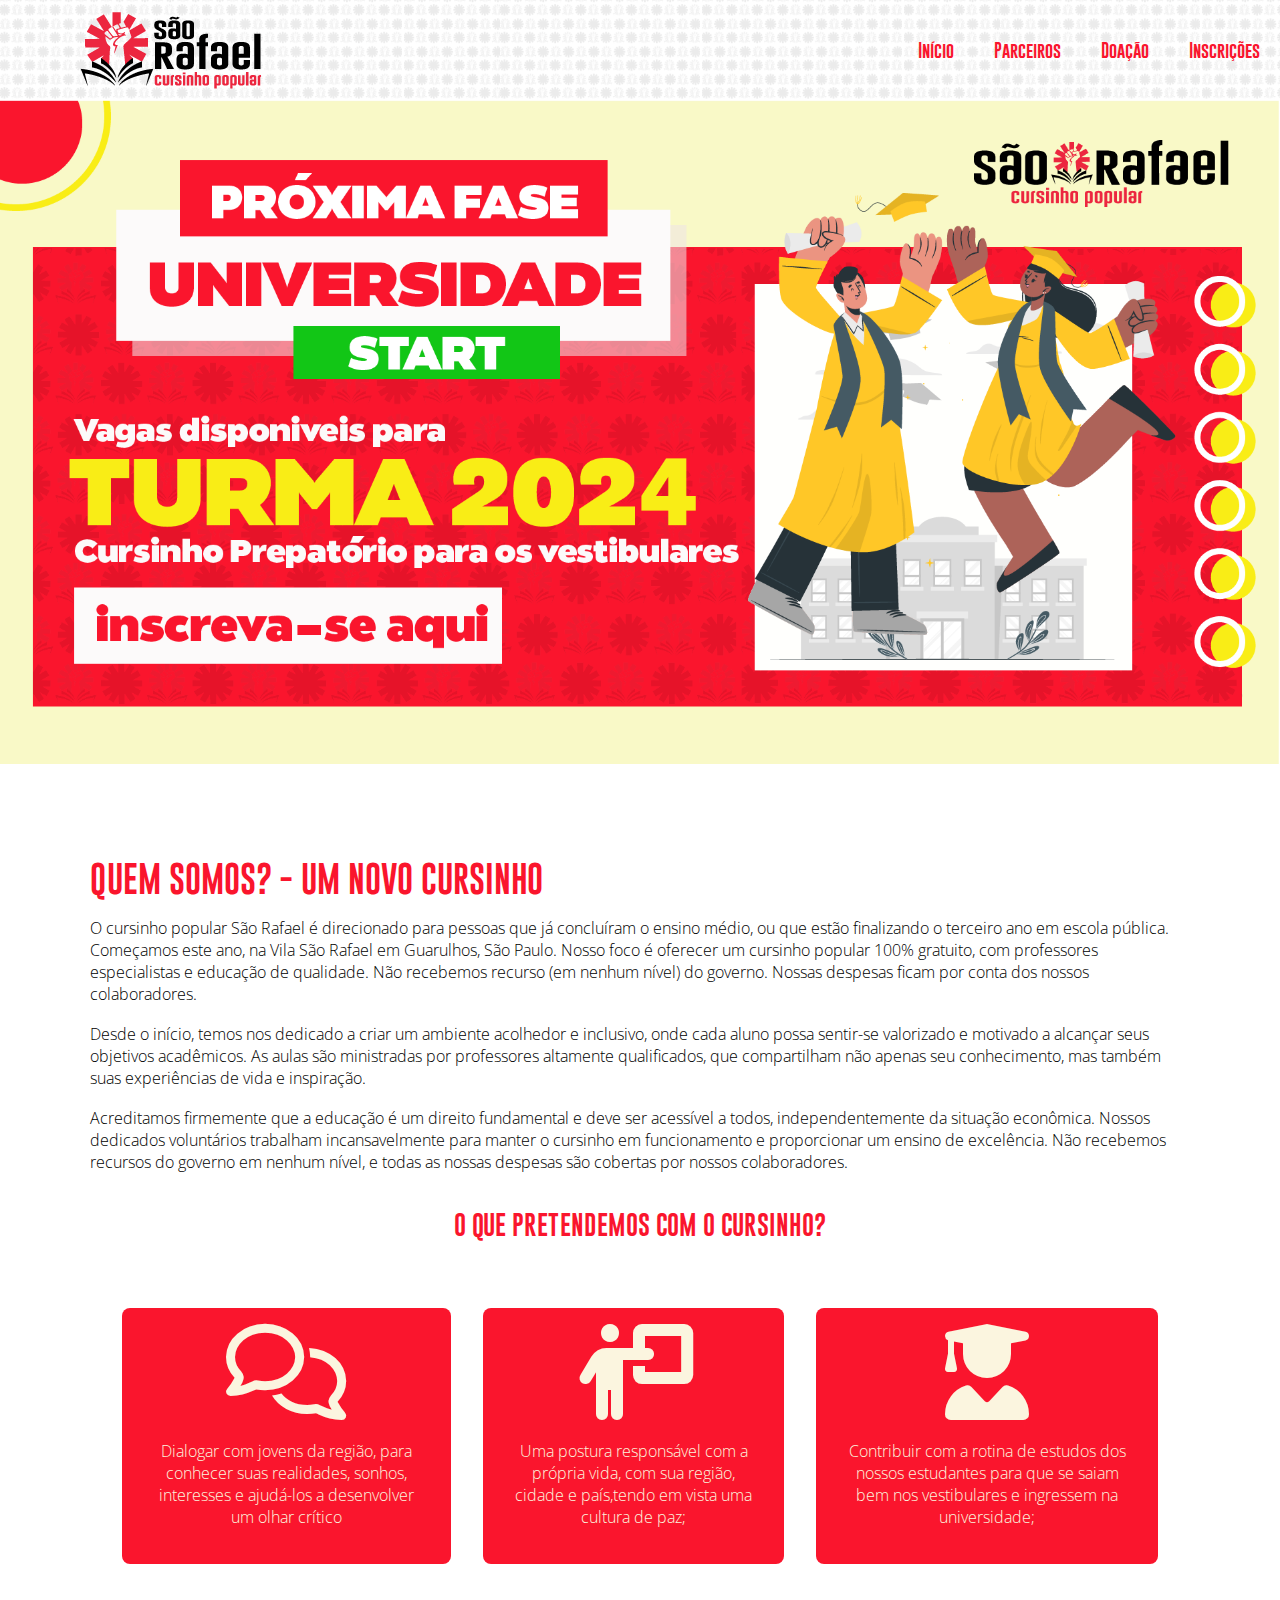
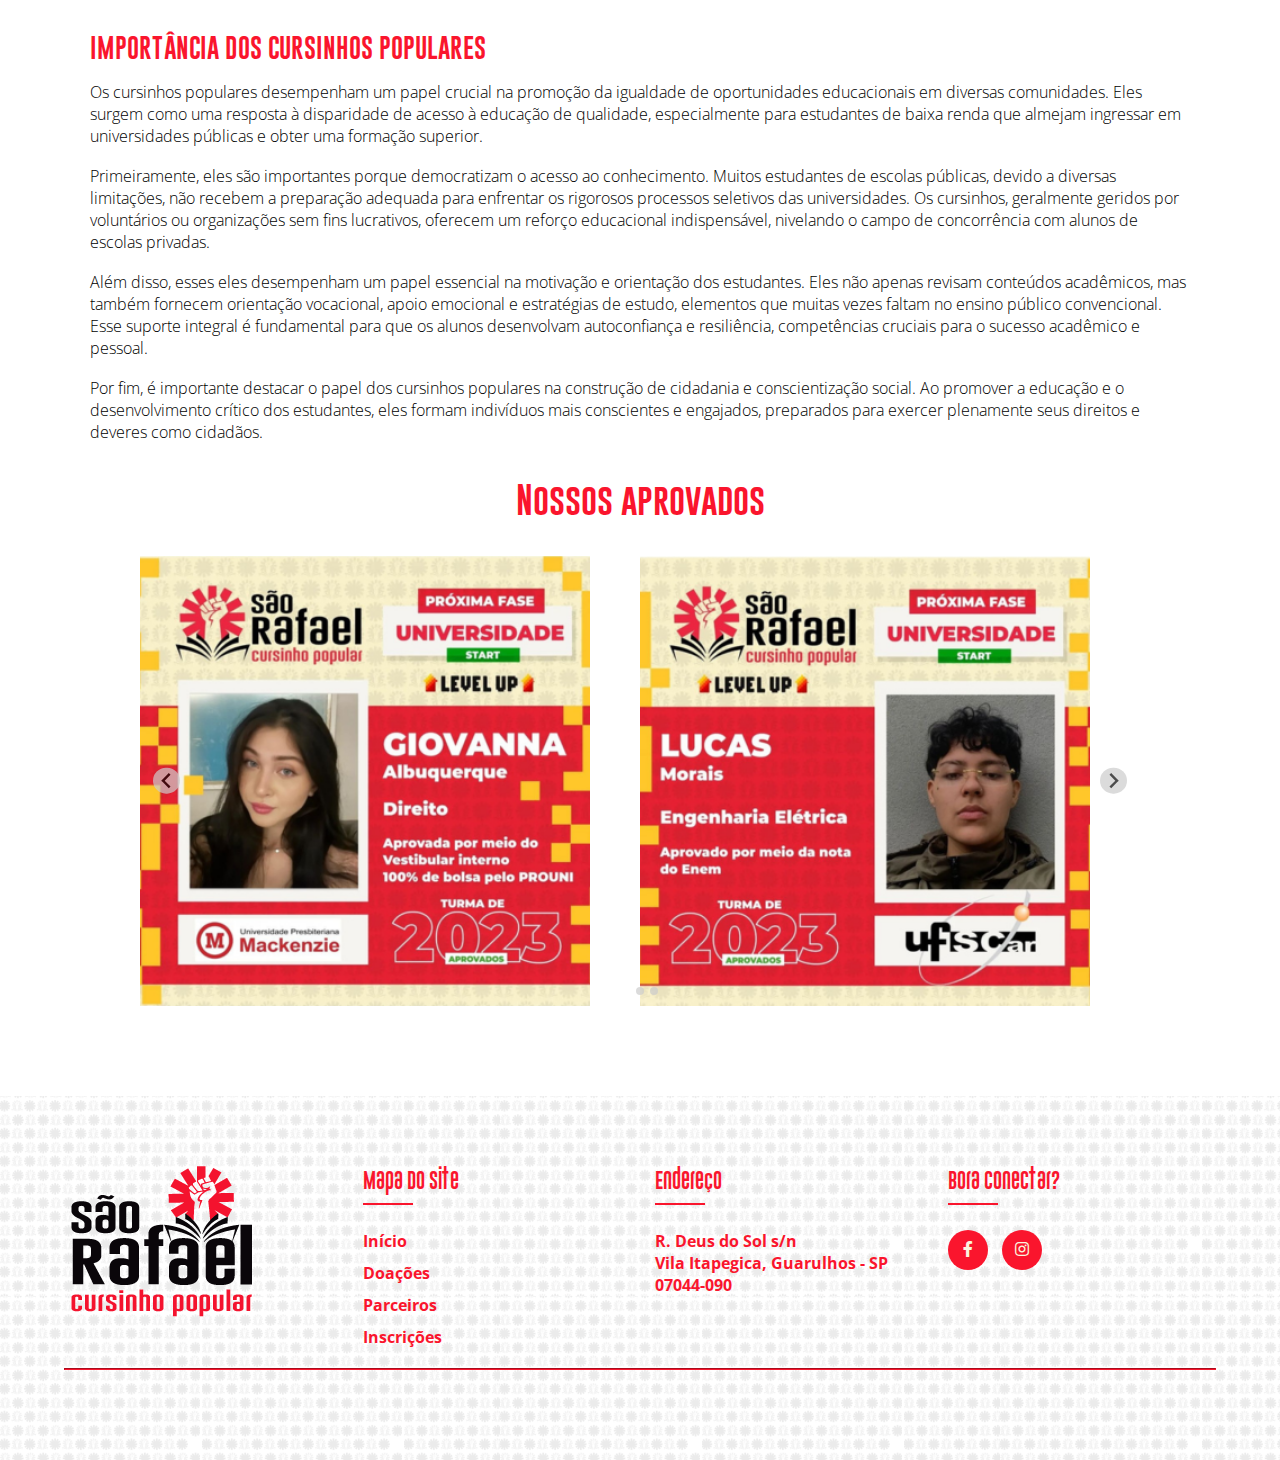
==== index.html @ 96d4b351 "Add files via upload" ====
<!DOCTYPE html>
<html lang="pt-br">

<head>
    <meta charset="UTF-8">
    <meta name="viewport" content="width=device-width, initial-scale=1.0">
    <link rel="shortcut icon" href="/logos/favicon cite cursinho.jpg" type="image/jpg">
    <title>São Rafael | Cursinho popular</title>

    <!-- LINK FONT AWESOME -->
    <link rel="stylesheet" href="https://cdnjs.cloudflare.com/ajax/libs/font-awesome/6.2.0/css/all.min.css">
    <link rel="stylesheet" type="text/css"
        href="https://cdnjs.cloudflare.com/ajax/libs/font-awesome/5.15.1/css/all.min.css">

    <!-- LINK MEU CSS -->
    <link rel="stylesheet" href="estilizacao.css">
    <link rel="stylesheet" href="slide/splide/dist/css/splide.min.css">



</head>

<body>

    <header>


        <nav class="navheader">

            <img class="logo-header" src="/logos/logo-png-200x100.png" alt="">

            <div>
            <input type="checkbox" id="sidebar-active">
            <label for="sidebar-active" class="open-sidebar-button">
                <svg xmlns="http://www.w3.org/2000/svg" height="32px" viewBox="0 -960 960 960" width="32px"
                    fill="#FA152D">
                    <path d="M120-240v-80h720v80H120Zm0-200v-80h720v80H120Zm0-200v-80h720v80H120Z" />
                </svg>

            </label>
            <div class="links-container">
                <label for="sidebar-active" class="open-sidebar-button">
                    <svg xmlns="http://www.w3.org/2000/svg" height="32px" viewBox="0 -960 960 960" width="32px"
                        fill="#FA152D">
                        <path
                            d="m256-200-56-56 224-224-224-224 56-56 224 224 224-224 56 56-224 224 224 224-56 56-224-224-224 224Z" />
                    </svg>
                </label>

                <!-- <img class="logo-header" src="/logos/logo-png-200x100.png" alt=""> -->

                <a class="home-link" href="index.html">Início</a>
                <a class="a header" href="parceiros.html">Parceiros</a>
                <a class="a header" href="doacoes.html">Doação</a>
                <a class="a header" href="inscrições.html">Inscrições</a>
            </div></div>

        </nav>
    </header>
    <img src="imagens/bannerinicialsemfundo.png" alt="">
    <main>

        <article>

            <div class="textos">
                <h1>QUEM SOMOS? - UM NOVO CURSINHO</h1>

                <br>

                <p>O cursinho popular São Rafael é direcionado para pessoas que já concluíram o ensino médio, ou que
                    estão
                    finalizando o terceiro ano em escola pública. Começamos este ano, na Vila São Rafael em Guarulhos,
                    São
                    Paulo. Nosso foco é oferecer um cursinho popular 100% gratuito, com professores especialistas e
                    educação
                    de qualidade. Não recebemos recurso (em nenhum nível) do governo. Nossas despesas ficam por conta
                    dos
                    nossos colaboradores.</p>

                <br>

                <p>Desde o início, temos nos dedicado a criar um ambiente acolhedor e inclusivo, onde cada aluno possa
                    sentir-se valorizado e motivado a alcançar seus objetivos acadêmicos. As aulas são ministradas por
                    professores altamente qualificados, que compartilham não apenas seu conhecimento, mas também suas
                    experiências de vida e inspiração.</p>

                <br>

                <p>Acreditamos firmemente que a educação é um direito fundamental e deve ser acessível a todos,
                    independentemente da situação econômica. Nossos dedicados voluntários trabalham incansavelmente para
                    manter o cursinho em funcionamento e proporcionar um ensino de excelência. Não recebemos recursos do
                    governo em nenhum nível, e todas as nossas despesas são cobertas por nossos colaboradores.</p>

                <br>
                <br>

                <h2 class="titulocentralizado">O QUE PRETENDEMOS COM O CURSINHO?</h2>

                <br>
                <br>

                <main class="cards">
                    <section class="card contact">
                        <div class="icon">
                            <i class="fa-regular fa-comments fa-6x" style="color: #FBF5DF;"></i>
                        </div>
                        <p class="pcard">Dialogar com jovens da
                            região, para conhecer suas
                            realidades, sonhos, interesses e ajudá-los a desenvolver um olhar crítico</p>
                        <!-- <span>Lorem ipsum dolor sit amet, consectetur adipiscing elit.</span>
                        <button>Learn More</button> -->
                    </section>
                    <section class="card shop">
                        <div class="icon">
                            <i class="fa-solid fa-person-chalkboard fa-6x" style="color: #FBF5DF;"></i>
                        </div>
                        <p class="pcard">Uma postura responsável com a própria vida, com sua região,
                            cidade e país,tendo em vista uma cultura de paz;</h3>
                    </section>
                    <section class="card about">
                        <div class="icon">
                            <i class="fa-solid fa-user-graduate fa-6x" style="color: #FBF5DF;"></i>
                        </div>
                        <p class="pcard">Contribuir com a rotina de estudos dos nossos estudantes para que se saiam bem nos
                            vestibulares
                            e ingressem na universidade;</p>
                        
                    </section>
                </main>


                <br>
                <br>


                <h2>IMPORTÂNCIA DOS CURSINHOS POPULARES</h2>

                <br>

                <p> Os cursinhos populares desempenham um papel crucial na promoção da igualdade de oportunidades
                    educacionais em diversas comunidades. Eles surgem como uma resposta à disparidade de acesso à
                    educação
                    de qualidade, especialmente para estudantes de baixa renda que almejam ingressar em universidades
                    públicas e obter uma formação superior. </p>

                <br>

                <p>Primeiramente, eles são importantes porque democratizam o acesso ao conhecimento.
                    Muitos estudantes de escolas públicas, devido a diversas limitações, não recebem a preparação
                    adequada
                    para enfrentar os rigorosos processos seletivos das universidades. Os cursinhos, geralmente
                    geridos por voluntários ou organizações sem fins lucrativos, oferecem um reforço educacional
                    indispensável, nivelando o campo de concorrência com alunos de escolas privadas.</p>

                <br>

                <p>Além disso, esses eles desempenham um papel essencial na motivação e orientação dos estudantes. Eles
                    não apenas revisam conteúdos acadêmicos, mas também fornecem orientação vocacional, apoio emocional
                    e
                    estratégias de estudo, elementos que muitas vezes faltam no ensino público convencional. Esse
                    suporte
                    integral é fundamental para que os alunos desenvolvam autoconfiança e resiliência, competências
                    cruciais
                    para o sucesso acadêmico e pessoal.</p>

                <br>

                <p>Por fim, é importante destacar o papel dos cursinhos populares na construção de cidadania e
                    conscientização
                    social. Ao promover a educação e o desenvolvimento crítico dos estudantes, eles formam indivíduos
                    mais
                    conscientes e engajados, preparados para exercer plenamente seus direitos e deveres como cidadãos.
                </p>

                <br>
            </div>

            <br>

            <div class="bloco">
                <h1 class="titulocentralizado">Nossos aprovados</h1><br><br>
                <section class="splide" aria-label="Splide Basic HTML Example">
                    <div class="splide__track">
                        <ul class="splide__list">
                            <li class="splide__slide">
                                <div class="splide-image">
                                    <img src="imagens/1.png" alt="">
                                </div>
                            </li>
        
        
                            <li class="splide__slide">
                                <div class="splide-image">
                                    <img src="imagens/2.png" alt="">
                                </div>
                            </li>
        
        
                            <li class="splide__slide">
                                <div class="splide-image">
                                    <img src="imagens/3.png" alt="">
                                </div>
                            </li>
        
        
                            <li class="splide__slide">
                                <div class="splide-image">
                                    <img src="imagens/4.png" alt="">
                                </div>
                            </li>
        
        
                            <li class="splide__slide">
                                <div class="splide-image">
                                    <img src="imagens/5.png" alt="">
                                </div>
                            </li>
        
                        </ul>
                    </div>
                </section>
            </div>


        </article>

    </main>

    <footer class="footer">
        <div class="container">
            <div class="row">
                <div class="footer-col">
                    <ul>
                        <li><a href="#"><img src="logos/logocursinhosite2.png" alt=""></a></li>
                        
                    </ul>
                </div>
                <div class="footer-col">
                    <h4>Mapa do site</h4>
                    <ul>
                        <li><a href="index.html">Início</a></li>
                        <li><a href="doacoes.html">Doações</a></li>
                        <li><a href="parceiros.html">Parceiros</a></li>
                        <li><a href="inscrições.html">Inscrições</a></li>

                    </ul>
                </div>
                <div class="footer-col">
                    <h4>Endereço</h4>
                    <ul>
                        <li><a href="#">R. Deus do Sol s/n <br> Vila Itapegica, Guarulhos - SP <br>07044-090</a></li>

                    </ul>
                </div>
                
                <div class="footer-col">
                    <h4>Bora conectar?</h4>
                    <div class="social-links">
                        <a href="https://www.facebook.com/p/Cursinho-Popular-Geva-S%C3%A3o-Rafael-100083177118158/"><i
                                class="fab fa-facebook-f"></i></a>
                        <a href="https://www.instagram.com/cursinho_saorafael/"><i class="fab fa-instagram"></i></a>
                        
                    </div>
                </div>
            </div>
        </div>
        <hr>
    </footer>
    <script src="slide/splide/dist/js/splide.min.js"></script>
    <script src="script.js"></script>


</body>

</html>
---- estilizacao.css ----
@import url('https://fonts.googleapis.com/css2?family=Open+Sans:ital,wght@0,300..800;1,300..800&display=swap');

@font-face {
    font-family: 'gobold';
    src: url('fonts/gobold.ttf') format('truetype');
    font-weight: bold;
    font-size: normal;
}

@font-face {
    font-family: 'goboldbold';
    src: url('fonts/goboldbold.ttf') format('truetype');
    font-weight: bold;
    font-size: normal;
}

@font-face {
    font-family: 'gobolduplow';
    src: url('fonts/gobolduplow.ttf') format('truetype');
    font-weight: normal;
    font-size: normal;
}

* {
    box-sizing: border-box;
    margin: 0;
    padding: 0;
}

img {
    max-width: 100%;
}

b{
    color: #FA152D;
}

h1,
h2,
h3 {
    font-family: 'gobold';
    font-weight: bold;
    font-size: normal;
    color: #FA152D;
}

p {
    font-family: 'open sans';
    font-weight: 300;
    font-size: normal;
}

a {
    color: #FA152D;
    text-decoration: none;
}

article {
    padding: 90px;
}

.conteiner {
    padding: 0 10px;
    display: flex;
    align-items: center;
    justify-content: center;
}

hr{
    width: 90%;
    border-color: #FA152D;
    margin: 20px auto;
}

.hrdoacao {
    width: 100%;
    border-color: #FA152D;
    margin: 20px auto;
}

.titulocentralizado {
    text-align: center;
}

li {
    font-family: 'open sans';
    font-weight: bold;
    font-size: normal;
    color: #FA152D;}




/* novo header */

.logo-header{
    padding: 80px;
}

.navheader {
    height: 100px;
    background-image: url(imagens/grafismobranco.png);
    display: flex;
    justify-content: flex-end;
    align-items: center;
}

.links-container {
    height: 100%;
    width: 100%;
    display: flex;
    flex-direction: row;
    align-items: center;
}

.navheader a{
    height: 100%;
    padding: 0 20px;
    display: flex;
    align-items: center;
    text-decoration: none;
    font-family: 'gobold';
}

.navheader a:hover {
    background-color: #FA152D;
    color: #FBF5DF;
    height: 60px;
}

.navheader .logo-header{
    
    margin-right: auto;
}

.navheader svg {
    fill: #FA152D;
}

#sidebar-active{
    display: none;
}

.open-sidebar-button, .close-sidebar-button {
    display: none;
}

/* MEDIA QUERY HEADER */

@media(max-width:700px) {


    .links-container {
        flex-direction: column;
        align-items: flex-start;
        position: fixed;
        top: 0;
        right: -100%;
        z-index: 10;
        width: 300px;
        background-color: #FBF5DF;
        box-shadow: -5px 0 5px rgba(0, 0, 0, 0.25);
        transition: 0.7s ease-out;
    }
    
    .navheader a{
        box-sizing: border-box;
        height: auto;
        width: 100%;
        padding: 20px 30px;
        justify-content: flex-start;
    }

    .open-sidebar-button, .close-sidebar-button {
        padding: 20px;
        display: block;
    }

    #sidebar-active:checked ~ .links-container {
        right: 0;
    }

}


/* FOOTER */

.container{
	max-width: 1170px;
	margin:auto;
}
.row{
	display: flex;
	flex-wrap: wrap;
}
ul{
	list-style: none;
}
.footer{
	background-image: url(imagens/grafismobranco.png);
    padding: 70px 0;
}
.footer-col{
   width: 25%;
   padding: 0 15px;
}

/* TITULO DAS COLUNAS */
.footer-col h4{
	font-size: 18px;
	color: #FA152D;
	text-transform: capitalize;
	margin-bottom: 35px;
	font-weight: 500;
	position: relative;
    font-family: 'gobolduplow'
}

/* SUBLINHADO */
.footer-col h4::before{
	content: '';
	position: absolute;
	left:0;
	bottom: -10px;
	background-color: #FA152D;
	height: 2px;
	box-sizing: border-box;
	width: 50px;
}
.footer-col ul li:not(:last-child){
	margin-bottom: 10px;
}
.footer-col ul li a{
	font-size: 16px;
    font-family: 'open sans';
	color: #FA152D;
	text-decoration: none;
	font-weight: normal;
	color: #FA152D;
	display: block;
	transition: all 0.3s ease;
    font-weight: bold;
    font-size: normal;
}
.footer-col ul li a:hover{
	color: #FA152D;
	padding-left: 8px;
}
.footer-col .social-links a{
	display: inline-block;
	height: 40px;
	width: 40px;
	background-color: #FA152D;
	margin:0 10px 10px 0;
	text-align: center;
	line-height: 40px;
	border-radius: 50%;
	color: #FBF5DF;
	transition: all 0.5s ease;
}
.footer-col .social-links a:hover{
	color: #FA152D;
	background-color: #FBF5DF;
}

/*MEDIA QUERY*/
@media(max-width: 767px){
  .footer-col{
    width: 50%;
    margin-bottom: 30px;
}
}
@media(max-width: 574px){
  .footer-col{
    width: 100%;
}
}

/* SLIDDER APROVADOS */

.bloco{
    max-width: 1000px;
    margin: 0 auto;
}

/* .splide-image{

} */

.splide-image img{
    display: block;
    width: 90%;
    /* PARA SE ADAPTAR AO TAMANHO DA IMAGEM */
    object-fit: cover;

}

@media screen and (max-width:600px){
    .bloco{
        width: 100%;
        object-fit: cover;
    }
    
}

/* NOVO CARD */

.pcard {
    color: #FBF5DF;
}

main.cards {
    display: flex;
    padding: 32px;
}

main.cards section.card {
    display: flex;
    flex-direction: column;
    align-items: center;
    text-align: center;
    background: #FA152D;
    padding: 1rem 1.5rem;
    border-radius: 8px;
    max-height: 468px;
    margin-left: 32px;
}

main.cards section.card:first-child {
    margin-left: 0;
}

main.cards section.card p {
    font-size: 100%;
    margin: 20px 0;
}

@media screen and (max-width: 720px) {
    main.cards {
        flex-direction: column;
    }

    main.cards section.card {
        margin-left: 0;
        margin-bottom: 32px;
    }

    main.cards section.card:last-child {
        margin-bottom: 0;
    }

    main.cards section.card button {
        font-size: 70%;
    }

}

/* REGRAS FORMULARIOS */

form {
    max-width: 600px;
    margin: auto;
    padding: 90px;
    background-color: #FBF5DF;
    border-radius: 20px;
}

label {
    font-size: 14px;
    font-weight: bold;
    color: #FA152D;
}

label:hover label:focus {
    color: black;
}

#nome,
#email,
#telefone,
#data_nascimento,
#raca,
#endereco,
#escola,
#outro_especifico{
    width: 100%;
    height: 40px;
    border-radius: 4px;
    padding: 4px;
}

#mensagem {
    height: auto;
}

#enviar {
    background-color: #FA152D;
    color: #FBF5DF;
    border-radius: 10px;
    padding: 10px;
    font-weight: bold;
}

#enviar:hover,
#enviar:focus {
    background-color: #FBF5DF;
    color: #FA152D;
    
}

/* Regras de uso condicional (Media queries) */

@media screen and (min-width:600px) {

    .topo {
        padding-top: 0;
        display: flex;
        justify-content: space-between;
        align-items: center;
        height: 70px;
        width: 90%;
        margin: auto;
    }

    .menu {
        margin-top: 0;
        width: 65%;
    }
}

/* MAPS */

.maps {
    width: 600px;
    height: 400px;
}

.maps iframe{
    width: 100%;
    height: 100%;

}

.mapa{
    display: flex;
    /* padding: 32px; */
}

.textomaps{
    padding: -70px;

}

@media screen and (max-width: 720px) {
    .mapa {
    flex-direction: column;
    align-items: center;
    text-align:left;
    border-radius: 8px;
    max-height: 468px; 
    }
}

.bannerinscricao{
    width: 100%;
}
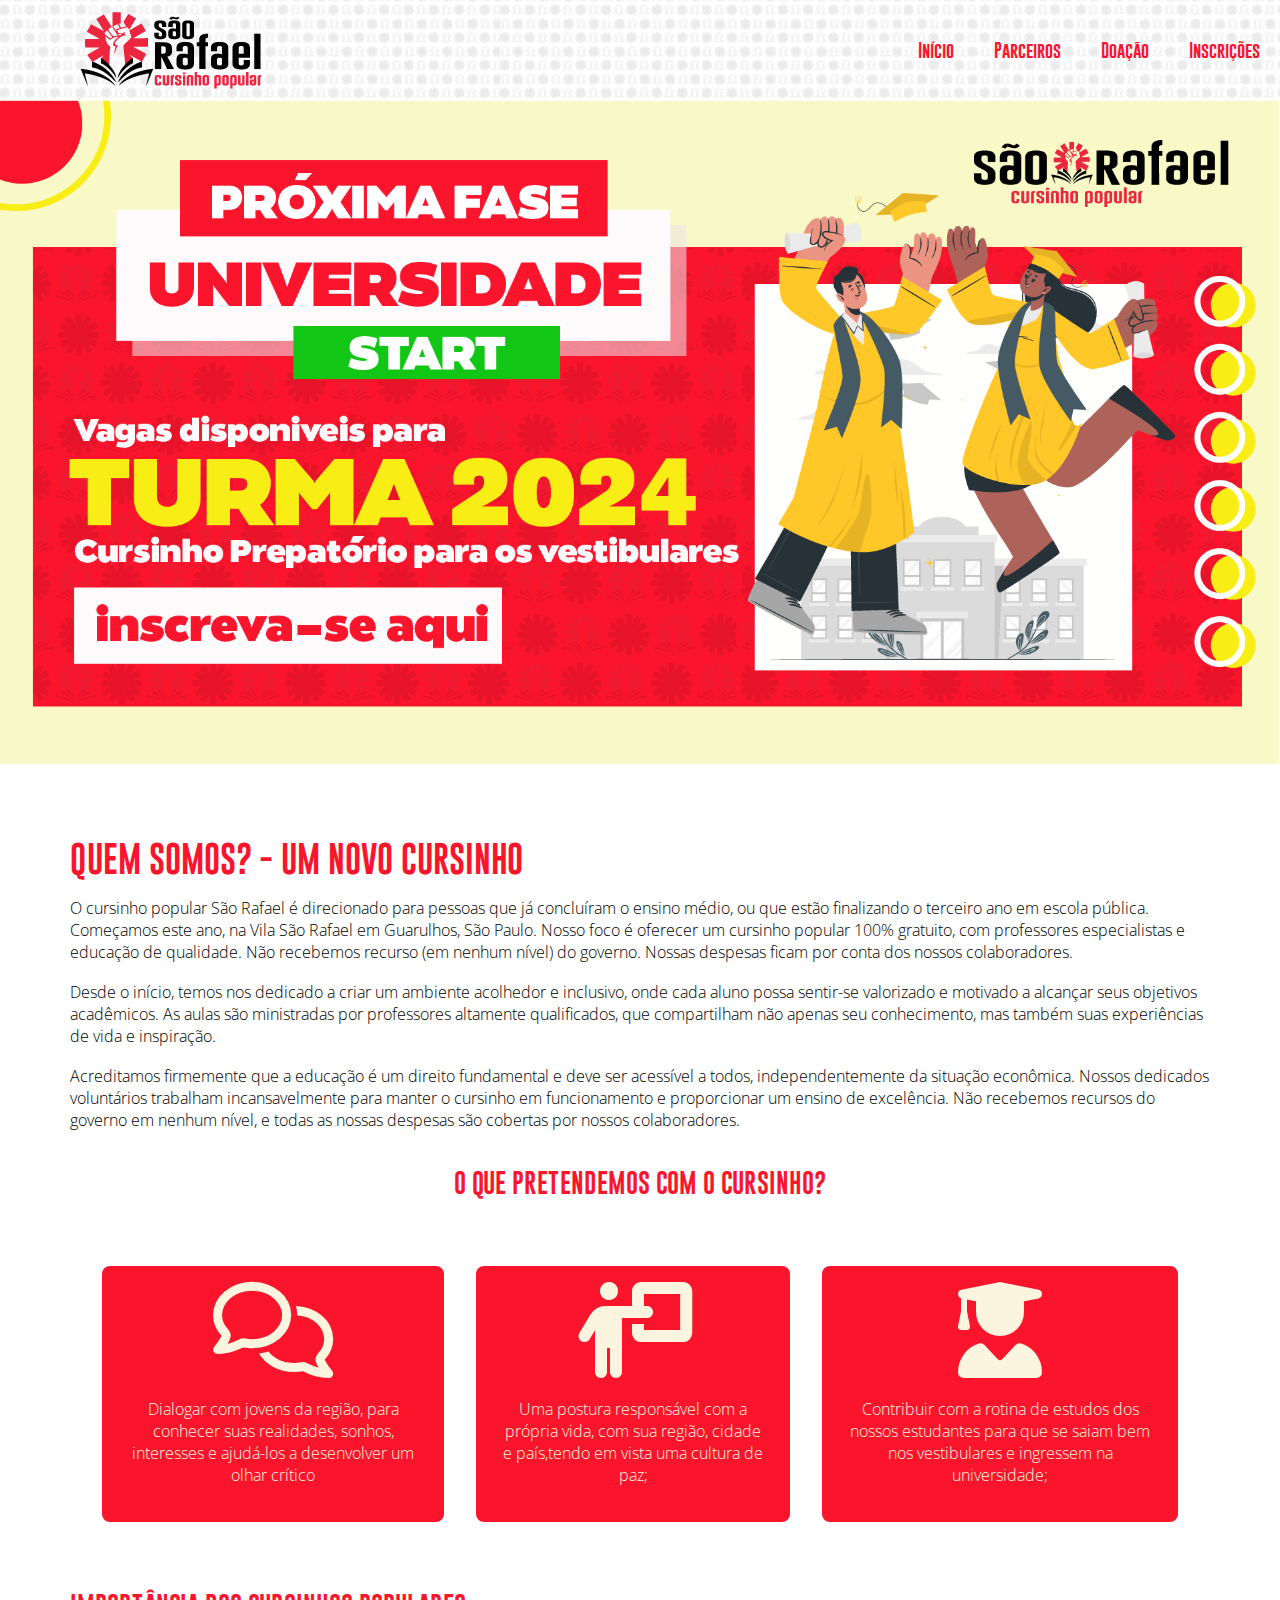
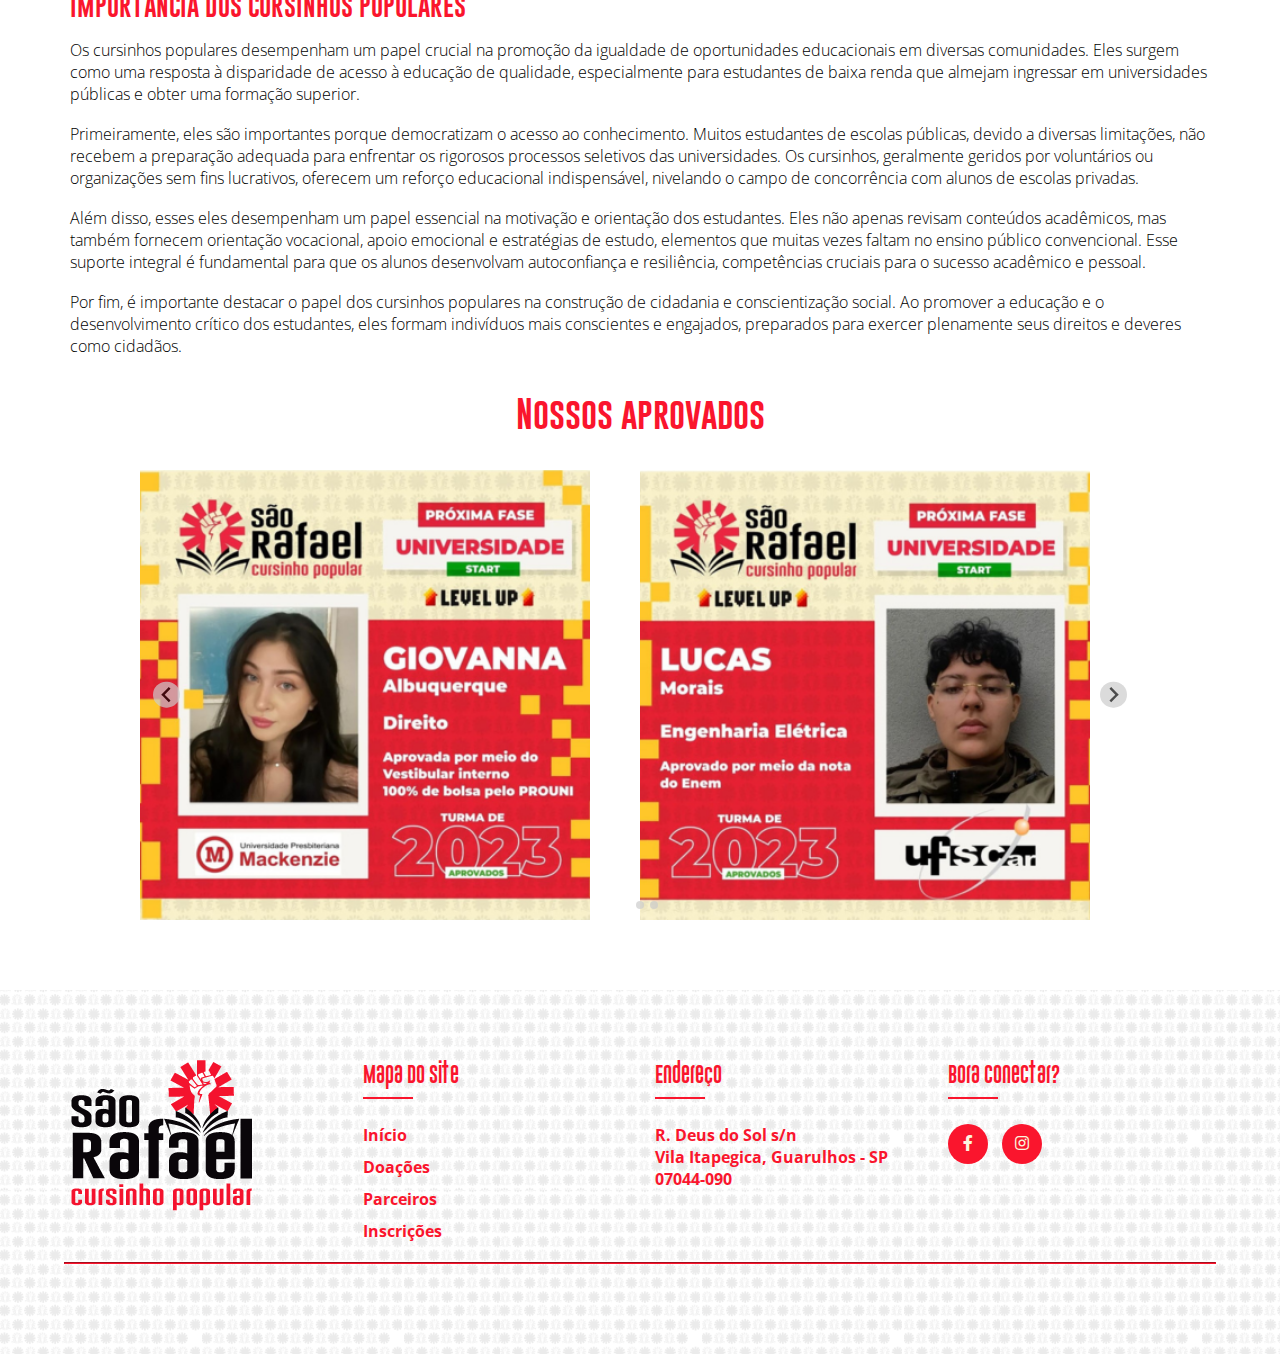
==== commit 32a68465: "Add files via upload" ====
--- a/index.html
+++ b/index.html
@@ -4,7 +4,7 @@
 <head>
     <meta charset="UTF-8">
     <meta name="viewport" content="width=device-width, initial-scale=1.0">
-    <link rel="shortcut icon" href="/logos/favicon cite cursinho.jpg" type="image/jpg">
+    <link rel="shortcut icon" href="logos/favicon cite cursinho.jpg" type="image/jpg">
     <title>São Rafael | Cursinho popular</title>
 
     <!-- LINK FONT AWESOME -->
@@ -27,7 +27,7 @@
 
         <nav class="navheader">
 
-            <img class="logo-header" src="/logos/logo-png-200x100.png" alt="">
+            <img class="logo-header" src="logos/logo-png-200x100.png" alt="">
 
             <div>
             <input type="checkbox" id="sidebar-active">
--- a/estilizacao.css
+++ b/estilizacao.css
@@ -56,7 +56,7 @@
 }
 
 article {
-    padding: 90px;
+    padding: 70px;
 }
 
 .conteiner {
@@ -360,7 +360,7 @@
 form {
     max-width: 600px;
     margin: auto;
-    padding: 90px;
+    padding: 40px;
     background-color: #FBF5DF;
     border-radius: 20px;
 }
